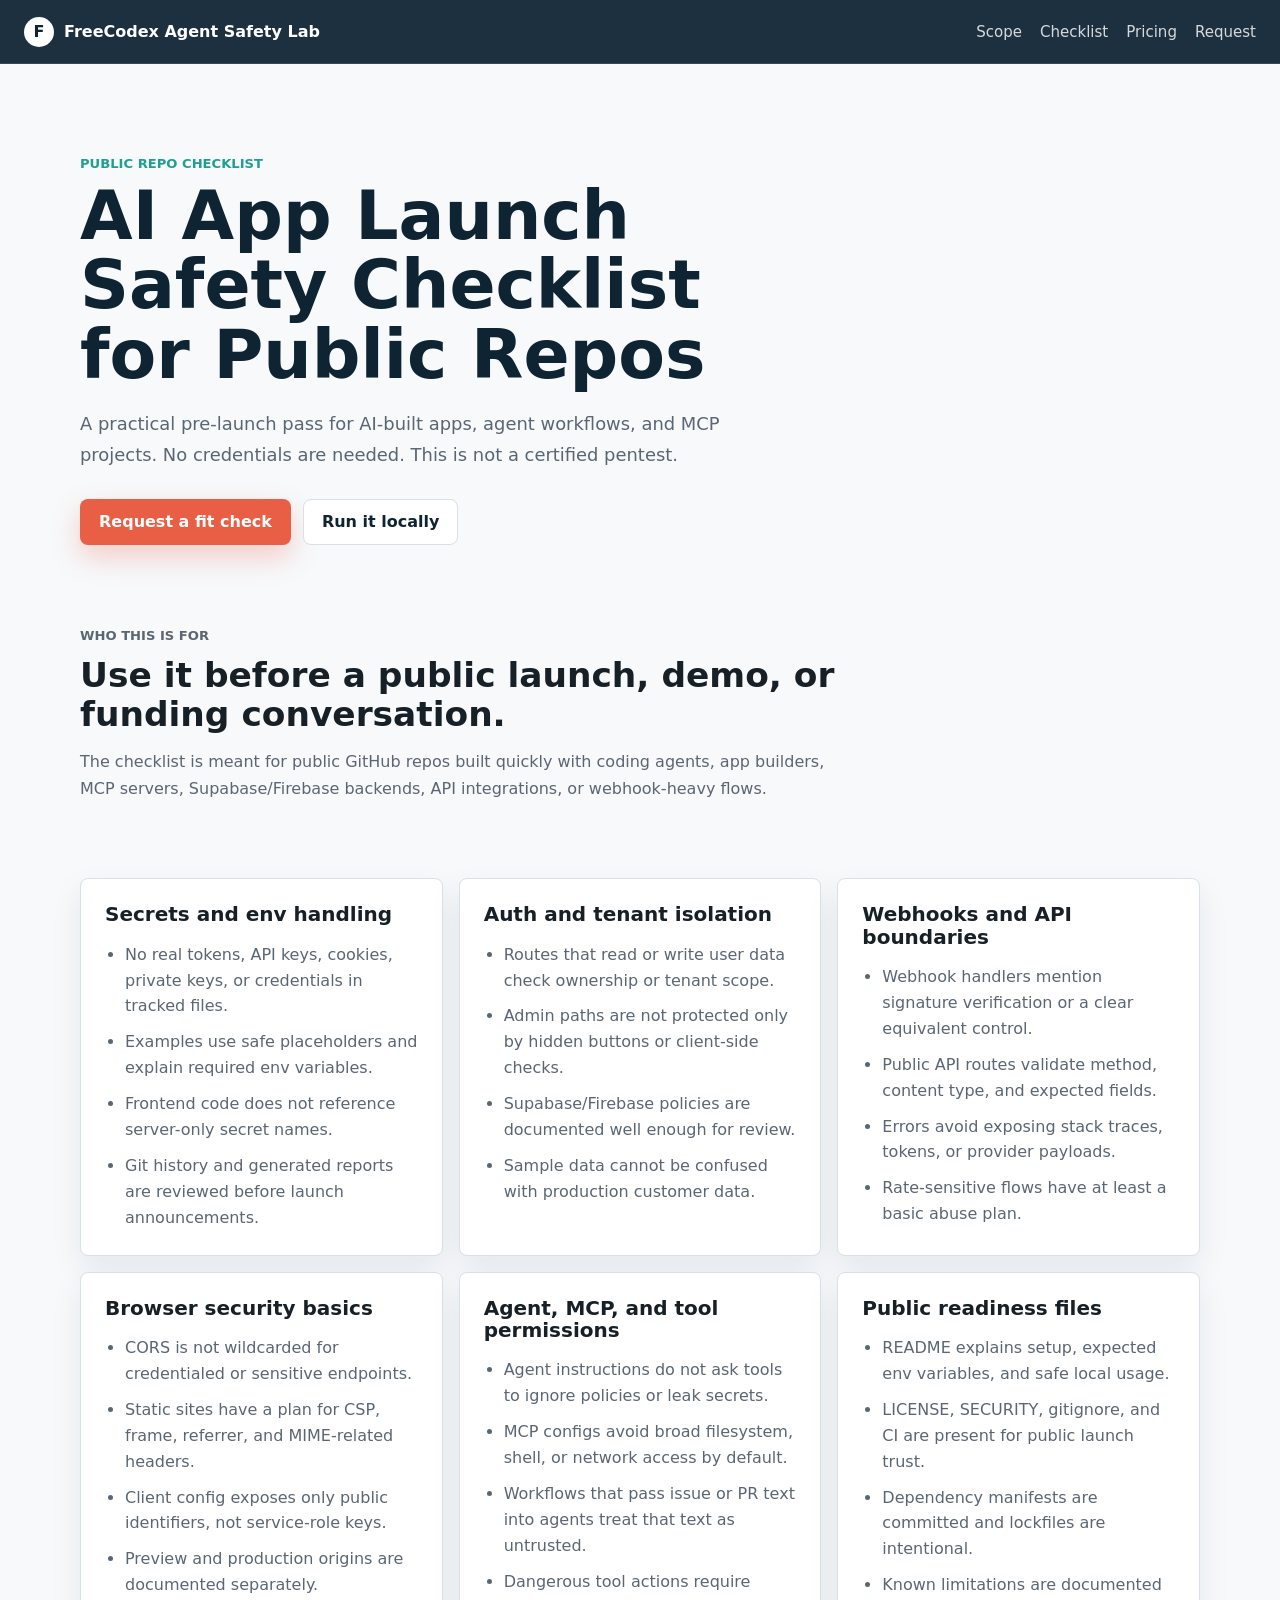
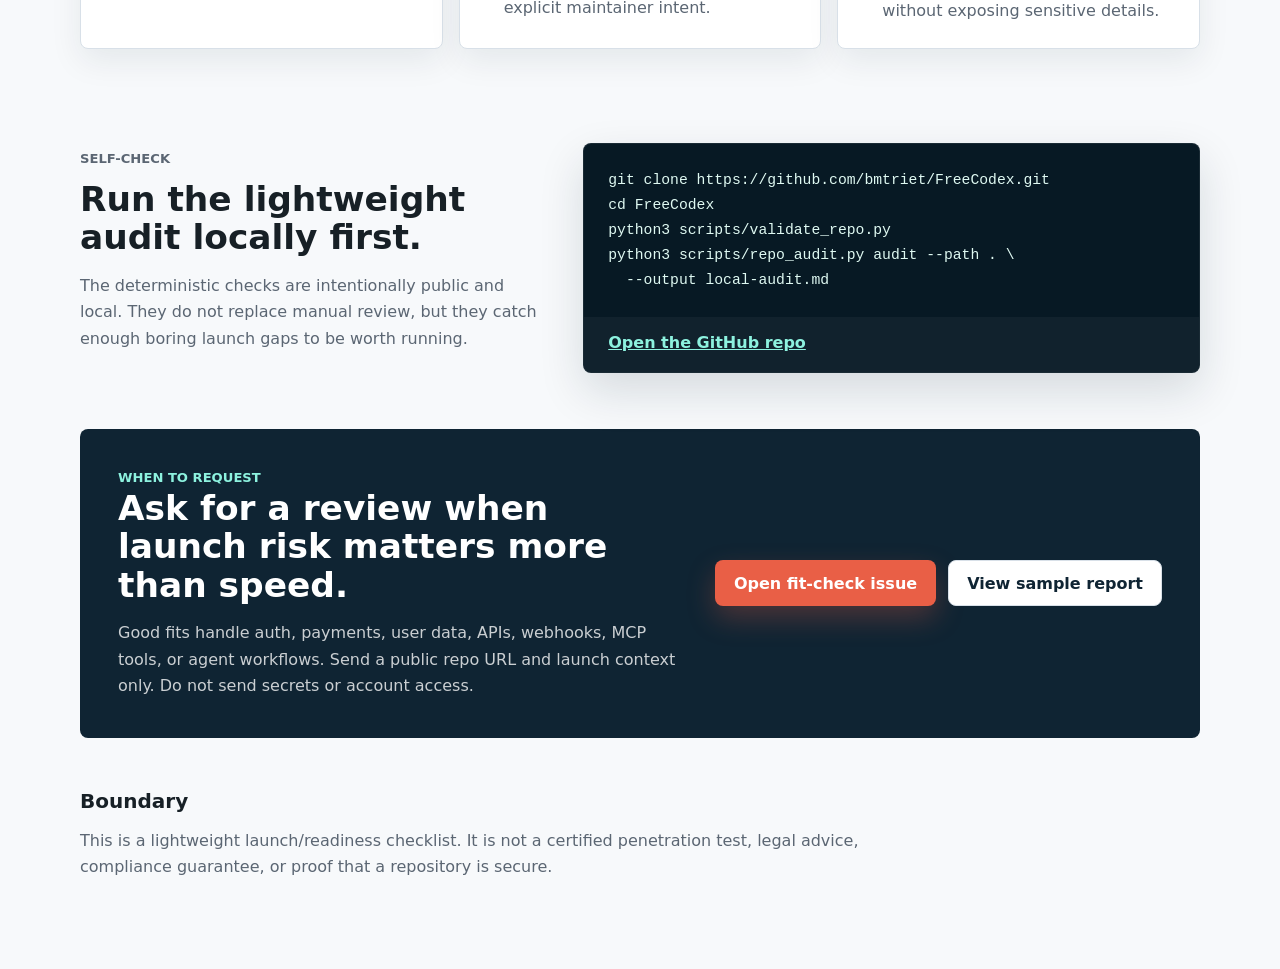
==== site/ai-app-launch-safety-checklist.html @ 7bb04e21 "Build acquisition funnel assets" ====
<!doctype html>
<html lang="en">
  <head>
    <meta charset="utf-8">
    <meta name="viewport" content="width=device-width, initial-scale=1">
    <meta name="description" content="A lightweight public-repo checklist for AI-built apps, agent workflows, and MCP projects before launch: secrets, env handling, auth, webhooks, CORS, CI, docs, and agent permissions.">
    <link rel="canonical" href="https://bmtriet.github.io/FreeCodex/ai-app-launch-safety-checklist.html">
    <meta property="og:title" content="AI App Launch Safety Checklist for Public Repos">
    <meta property="og:description" content="Practical public-repo checks before launching AI-built apps, agent workflows, and MCP projects.">
    <meta property="og:type" content="article">
    <meta property="og:url" content="https://bmtriet.github.io/FreeCodex/ai-app-launch-safety-checklist.html">
    <meta property="og:image" content="https://bmtriet.github.io/FreeCodex/assets/audit-workbench.svg">
    <title>AI App Launch Safety Checklist for Public Repos</title>
    <link rel="icon" href="favicon.svg" type="image/svg+xml">
    <link rel="stylesheet" href="styles.css">
  </head>
  <body>
    <header class="topbar" aria-label="Site header">
      <a class="brand" href="index.html" aria-label="FreeCodex home">
        <span class="brand-mark" aria-hidden="true">F</span>
        <span>FreeCodex Agent Safety Lab</span>
      </a>
      <nav class="nav" aria-label="Primary navigation">
        <a href="index.html#scope">Scope</a>
        <a href="ai-app-launch-safety-checklist.html">Checklist</a>
        <a href="index.html#pricing">Pricing</a>
        <a href="index.html#request">Request</a>
      </nav>
    </header>

    <main>
      <section class="page-hero" aria-labelledby="checklist-title">
        <p class="eyebrow">Public repo checklist</p>
        <h1 id="checklist-title">AI App Launch Safety Checklist for Public Repos</h1>
        <p class="lede">
          A practical pre-launch pass for AI-built apps, agent workflows, and MCP projects.
          No credentials are needed. This is not a certified pentest.
        </p>
        <div class="actions" aria-label="Checklist actions">
          <a class="button button-primary" href="https://github.com/bmtriet/FreeCodex/issues/new?template=audit-fit-check.yml">Request a fit check</a>
          <a class="button button-secondary" href="https://github.com/bmtriet/FreeCodex">Run it locally</a>
        </div>
      </section>

      <section class="section checklist-intro" aria-labelledby="who-title">
        <div class="section-heading">
          <p class="eyebrow">Who this is for</p>
          <h2 id="who-title">Use it before a public launch, demo, or funding conversation.</h2>
          <p>
            The checklist is meant for public GitHub repos built quickly with coding agents,
            app builders, MCP servers, Supabase/Firebase backends, API integrations, or webhook-heavy flows.
          </p>
        </div>
      </section>

      <section class="section checklist-grid" aria-label="Launch safety checklist">
        <article class="checklist-card">
          <h2>Secrets and env handling</h2>
          <ul>
            <li>No real tokens, API keys, cookies, private keys, or credentials in tracked files.</li>
            <li>Examples use safe placeholders and explain required env variables.</li>
            <li>Frontend code does not reference server-only secret names.</li>
            <li>Git history and generated reports are reviewed before launch announcements.</li>
          </ul>
        </article>

        <article class="checklist-card">
          <h2>Auth and tenant isolation</h2>
          <ul>
            <li>Routes that read or write user data check ownership or tenant scope.</li>
            <li>Admin paths are not protected only by hidden buttons or client-side checks.</li>
            <li>Supabase/Firebase policies are documented well enough for review.</li>
            <li>Sample data cannot be confused with production customer data.</li>
          </ul>
        </article>

        <article class="checklist-card">
          <h2>Webhooks and API boundaries</h2>
          <ul>
            <li>Webhook handlers mention signature verification or a clear equivalent control.</li>
            <li>Public API routes validate method, content type, and expected fields.</li>
            <li>Errors avoid exposing stack traces, tokens, or provider payloads.</li>
            <li>Rate-sensitive flows have at least a basic abuse plan.</li>
          </ul>
        </article>

        <article class="checklist-card">
          <h2>Browser security basics</h2>
          <ul>
            <li>CORS is not wildcarded for credentialed or sensitive endpoints.</li>
            <li>Static sites have a plan for CSP, frame, referrer, and MIME-related headers.</li>
            <li>Client config exposes only public identifiers, not service-role keys.</li>
            <li>Preview and production origins are documented separately.</li>
          </ul>
        </article>

        <article class="checklist-card">
          <h2>Agent, MCP, and tool permissions</h2>
          <ul>
            <li>Agent instructions do not ask tools to ignore policies or leak secrets.</li>
            <li>MCP configs avoid broad filesystem, shell, or network access by default.</li>
            <li>Workflows that pass issue or PR text into agents treat that text as untrusted.</li>
            <li>Dangerous tool actions require explicit maintainer intent.</li>
          </ul>
        </article>

        <article class="checklist-card">
          <h2>Public readiness files</h2>
          <ul>
            <li>README explains setup, expected env variables, and safe local usage.</li>
            <li>LICENSE, SECURITY, gitignore, and CI are present for public launch trust.</li>
            <li>Dependency manifests are committed and lockfiles are intentional.</li>
            <li>Known limitations are documented without exposing sensitive details.</li>
          </ul>
        </article>
      </section>

      <section class="split-section use-section" aria-labelledby="self-check-title">
        <div>
          <p class="eyebrow">Self-check</p>
          <h2 id="self-check-title">Run the lightweight audit locally first.</h2>
          <p>
            The deterministic checks are intentionally public and local. They do not replace
            manual review, but they catch enough boring launch gaps to be worth running.
          </p>
        </div>
        <div class="code-card" aria-label="Local audit commands">
          <pre><code>git clone https://github.com/bmtriet/FreeCodex.git
cd FreeCodex
python3 scripts/validate_repo.py
python3 scripts/repo_audit.py audit --path . \
  --output local-audit.md</code></pre>
          <a class="text-link" href="https://github.com/bmtriet/FreeCodex">Open the GitHub repo</a>
        </div>
      </section>

      <section class="request" aria-labelledby="request-title">
        <div>
          <p class="eyebrow">When to request</p>
          <h2 id="request-title">Ask for a review when launch risk matters more than speed.</h2>
          <p>
            Good fits handle auth, payments, user data, APIs, webhooks, MCP tools, or agent workflows.
            Send a public repo URL and launch context only. Do not send secrets or account access.
          </p>
        </div>
        <div class="request-actions">
          <a class="button button-primary" href="https://github.com/bmtriet/FreeCodex/issues/new?template=audit-fit-check.yml">Open fit-check issue</a>
          <a class="button button-secondary" href="https://github.com/bmtriet/FreeCodex/blob/main/reports/samples/vibe-agent-demo-audit.md">View sample report</a>
        </div>
      </section>

      <section class="disclaimer" aria-labelledby="boundary-title">
        <h2 id="boundary-title">Boundary</h2>
        <p>
          This is a lightweight launch/readiness checklist. It is not a certified penetration
          test, legal advice, compliance guarantee, or proof that a repository is secure.
        </p>
      </section>
    </main>
  </body>
</html>
---- site/styles.css ----
:root {
  color-scheme: light;
  --ink: #172026;
  --muted: #5b6673;
  --paper: #f7f9fb;
  --surface: #ffffff;
  --line: #d8e0e8;
  --teal: #1f9f91;
  --teal-dark: #12776e;
  --coral: #e95f46;
  --amber: #c98712;
  --navy: #0f2433;
  --shadow: 0 18px 46px rgba(15, 36, 51, 0.14);
  --radius: 8px;
  --max: 1120px;
}

* {
  box-sizing: border-box;
}

html {
  scroll-behavior: smooth;
  scroll-padding-top: 84px;
}

body {
  margin: 0;
  font-family: Inter, ui-sans-serif, system-ui, -apple-system, BlinkMacSystemFont, "Segoe UI", sans-serif;
  color: var(--ink);
  background: var(--paper);
}

a {
  color: inherit;
}

.topbar {
  position: sticky;
  top: 0;
  z-index: 10;
  display: flex;
  align-items: center;
  justify-content: space-between;
  gap: 1rem;
  min-height: 64px;
  padding: 0 24px;
  color: #ffffff;
  background: rgba(15, 36, 51, 0.94);
  border-bottom: 1px solid rgba(255, 255, 255, 0.12);
  backdrop-filter: blur(14px);
}

.brand,
.nav {
  display: flex;
  align-items: center;
}

.brand {
  gap: 10px;
  font-weight: 760;
  text-decoration: none;
}

.brand-mark {
  display: inline-grid;
  place-items: center;
  width: 30px;
  height: 30px;
  color: var(--navy);
  background: #ffffff;
  border-radius: 50%;
}

.nav {
  gap: 18px;
  font-size: 0.94rem;
}

.nav a {
  color: rgba(255, 255, 255, 0.82);
  text-decoration: none;
}

.nav a:hover {
  color: #ffffff;
}

a:focus-visible,
.button:focus-visible {
  outline: 3px solid #f2b84b;
  outline-offset: 4px;
}

.hero {
  min-height: 74vh;
  display: flex;
  align-items: center;
  padding: 96px 24px 88px;
  color: #ffffff;
  background-image:
    linear-gradient(90deg, rgba(15, 36, 51, 0.92), rgba(15, 36, 51, 0.68), rgba(15, 36, 51, 0.28)),
    url("assets/audit-workbench.svg");
  background-position: center;
  background-size: cover;
}

.hero-copy,
.section,
.split-section,
.request,
.disclaimer,
.proof-strip {
  width: min(calc(100% - 48px), var(--max));
  margin: 0 auto;
}

.hero-copy {
  margin-left: max(24px, calc((100vw - var(--max)) / 2));
  max-width: 690px;
}

.eyebrow {
  margin: 0 0 10px;
  color: var(--teal);
  font-size: 0.82rem;
  font-weight: 760;
  letter-spacing: 0;
  text-transform: uppercase;
}

.hero .eyebrow {
  color: #8df2df;
}

h1,
h2,
h3,
p {
  margin-top: 0;
}

h1 {
  margin-bottom: 20px;
  font-size: 4.25rem;
  line-height: 1.02;
  max-width: 680px;
}

h2 {
  margin-bottom: 16px;
  font-size: 2.15rem;
  line-height: 1.12;
}

h3 {
  margin-bottom: 10px;
  font-size: 1.08rem;
}

.lede {
  max-width: 640px;
  margin-bottom: 28px;
  color: rgba(255, 255, 255, 0.86);
  font-size: 1.12rem;
  line-height: 1.72;
}

.actions,
.request-actions {
  display: flex;
  flex-wrap: wrap;
  gap: 12px;
}

.button {
  display: inline-flex;
  align-items: center;
  justify-content: center;
  gap: 9px;
  min-height: 46px;
  padding: 0 18px;
  border: 1px solid transparent;
  border-radius: var(--radius);
  font-weight: 760;
  text-decoration: none;
  white-space: nowrap;
}

.button-primary {
  color: #ffffff;
  background: var(--coral);
  box-shadow: 0 12px 28px rgba(233, 95, 70, 0.28);
}

.button-secondary {
  color: #ffffff;
  border-color: rgba(255, 255, 255, 0.36);
  background: rgba(255, 255, 255, 0.1);
}

.request .button-secondary {
  color: var(--navy);
  border-color: var(--line);
  background: #ffffff;
}

.proof-strip {
  transform: translateY(-34px);
  display: grid;
  grid-template-columns: repeat(3, 1fr);
  overflow: hidden;
  background: var(--surface);
  border: 1px solid var(--line);
  border-radius: var(--radius);
  box-shadow: var(--shadow);
}

.proof-strip div {
  padding: 22px 24px;
  border-right: 1px solid var(--line);
}

.proof-strip div:last-child {
  border-right: 0;
}

.proof-strip strong,
.proof-strip span {
  display: block;
}

.proof-strip strong {
  margin-bottom: 5px;
  font-size: 1.25rem;
}

.proof-strip span,
.feature p,
.price p,
.request p,
.disclaimer p,
.report-note {
  color: var(--muted);
  line-height: 1.65;
}

.section,
.split-section,
.request,
.disclaimer {
  scroll-margin-top: 84px;
  padding: 56px 0;
}

.section-heading {
  max-width: 760px;
  margin-bottom: 28px;
}

.feature-grid,
.price-grid,
.proof-grid,
.resource-grid,
.checklist-grid {
  display: grid;
  gap: 16px;
}

.feature-grid {
  grid-template-columns: repeat(5, 1fr);
}

.feature,
.price,
.report-preview,
.resource-grid a,
.checklist-card {
  background: var(--surface);
  border: 1px solid var(--line);
  border-radius: var(--radius);
  box-shadow: 0 12px 32px rgba(15, 36, 51, 0.08);
}

.feature {
  min-height: 204px;
  padding: 22px;
}

.feature:nth-child(1) {
  border-top: 4px solid var(--coral);
}

.feature:nth-child(2) {
  border-top: 4px solid var(--teal);
}

.feature:nth-child(3) {
  border-top: 4px solid var(--amber);
}

.feature:nth-child(4) {
  border-top: 4px solid #6f7f8d;
}

.feature:nth-child(5) {
  border-top: 4px solid var(--navy);
}

.signal {
  padding-top: 18px;
}

.signal .section-heading p:last-child,
.use-section p,
.resources .section-heading p,
.checklist-intro .section-heading p {
  max-width: 760px;
  color: var(--muted);
  line-height: 1.65;
}

.signal-list {
  display: grid;
  grid-template-columns: repeat(4, 1fr);
  gap: 12px;
}

.signal-list a,
.text-link {
  color: var(--teal-dark);
  font-weight: 760;
}

.signal-list a {
  display: flex;
  min-height: 82px;
  align-items: center;
  padding: 18px;
  text-decoration: none;
  background: #ffffff;
  border: 1px solid var(--line);
  border-radius: var(--radius);
  box-shadow: 0 10px 24px rgba(15, 36, 51, 0.07);
}

.signal-list a:hover,
.text-link:hover {
  color: var(--navy);
}

.use-section {
  padding-top: 38px;
}

.resources {
  padding-top: 32px;
}

.resource-grid {
  grid-template-columns: repeat(4, 1fr);
}

.resource-grid a {
  display: block;
  min-height: 148px;
  padding: 22px;
  text-decoration: none;
}

.resource-grid a:hover {
  border-color: var(--teal);
}

.resource-grid strong,
.resource-grid span {
  display: block;
}

.resource-grid strong {
  margin-bottom: 8px;
  color: var(--navy);
  font-size: 1.04rem;
}

.resource-grid span,
.checklist-card li {
  color: var(--muted);
  line-height: 1.62;
}

.code-card {
  overflow: hidden;
  background: #071924;
  border: 1px solid rgba(255, 255, 255, 0.08);
  border-radius: var(--radius);
  box-shadow: var(--shadow);
}

.code-card pre {
  margin: 0;
  padding: 24px;
  overflow-x: auto;
}

.code-card code {
  color: #dff9f2;
  font-family: "SFMono-Regular", Consolas, "Liberation Mono", monospace;
  font-size: 0.92rem;
  line-height: 1.7;
}

.code-card .text-link {
  display: block;
  padding: 16px 24px 20px;
  color: #8df2df;
  background: rgba(255, 255, 255, 0.04);
}

.split-section {
  display: grid;
  grid-template-columns: 0.86fr 1.14fr;
  gap: 38px;
  align-items: center;
}

.report-preview {
  overflow: hidden;
}

.report-bar {
  display: flex;
  gap: 8px;
  padding: 18px;
  background: var(--navy);
}

.report-bar span {
  width: 11px;
  height: 11px;
  border-radius: 50%;
  background: #ffffff;
  opacity: 0.8;
}

.report-row {
  display: grid;
  grid-template-columns: 90px 1fr;
  gap: 16px;
  align-items: center;
  padding: 18px 22px;
  border-bottom: 1px solid var(--line);
}

.report-row b {
  display: inline-flex;
  justify-content: center;
  padding: 4px 8px;
  color: #ffffff;
  border-radius: 999px;
  font-size: 0.82rem;
}

.critical b {
  background: var(--coral);
}

.medium b {
  background: var(--amber);
}

.low b {
  background: var(--teal);
}

.report-note {
  padding: 20px 22px 24px;
}

.compact {
  padding-top: 72px;
}

.price-grid {
  grid-template-columns: repeat(3, 1fr);
}

.proof-grid {
  grid-template-columns: repeat(3, 1fr);
}

.proof-work .section-heading p:last-child,
.proof-item p {
  color: var(--muted);
  line-height: 1.65;
}

.proof-item {
  min-height: 188px;
  padding: 22px;
  background: var(--surface);
  border: 1px solid var(--line);
  border-radius: var(--radius);
  box-shadow: 0 12px 32px rgba(15, 36, 51, 0.08);
}

.proof-item code {
  font-family: "SFMono-Regular", Consolas, "Liberation Mono", monospace;
  font-size: 0.9em;
}

.price {
  padding: 24px;
}

.price.featured {
  border-color: var(--teal);
  box-shadow: 0 18px 42px rgba(31, 159, 145, 0.16);
}

.amount {
  margin-bottom: 10px;
  color: var(--navy);
  font-size: 2rem;
  font-weight: 800;
}

.payment-note {
  margin-top: 20px;
  color: var(--muted);
}

.payment-note a {
  color: var(--teal-dark);
  font-weight: 760;
}

.request {
  display: grid;
  grid-template-columns: 1fr auto;
  gap: 28px;
  align-items: center;
  margin-bottom: 52px;
  padding: 38px;
  color: #ffffff;
  background: var(--navy);
  border-radius: var(--radius);
}

.request p {
  max-width: 700px;
  margin-bottom: 0;
  color: rgba(255, 255, 255, 0.78);
}

.request-note {
  grid-column: 1 / -1;
  margin-top: -8px;
  font-size: 0.94rem;
}

.request .eyebrow {
  color: #8df2df;
}

.disclaimer {
  padding-top: 0;
  padding-bottom: 72px;
}

.disclaimer h2 {
  font-size: 1.25rem;
}

.disclaimer p {
  max-width: 820px;
}

.page-hero {
  width: min(calc(100% - 48px), var(--max));
  margin: 0 auto;
  padding: 92px 0 56px;
}

.page-hero h1 {
  color: var(--navy);
}

.page-hero .lede {
  color: var(--muted);
}

.page-hero .button-secondary {
  color: var(--navy);
  border-color: var(--line);
  background: #ffffff;
}

.checklist-intro {
  padding-top: 24px;
  padding-bottom: 24px;
}

.checklist-grid {
  grid-template-columns: repeat(3, 1fr);
  padding-top: 24px;
}

.checklist-card {
  min-height: 308px;
  padding: 24px;
}

.checklist-card h2 {
  font-size: 1.25rem;
}

.checklist-card ul {
  margin: 0;
  padding-left: 20px;
}

.checklist-card li + li {
  margin-top: 10px;
}

@media (max-width: 920px) {
  h1 {
    font-size: 3.2rem;
  }

  .feature-grid,
  .signal-list,
  .price-grid,
  .proof-grid,
  .resource-grid,
  .checklist-grid,
  .split-section,
  .request {
    grid-template-columns: 1fr 1fr;
  }

  .feature {
    min-height: auto;
  }

  .split-section,
  .request {
    grid-template-columns: 1fr;
  }

  .request-actions {
    justify-content: flex-start;
  }
}

@media (max-width: 640px) {
  .topbar {
    position: static;
    align-items: flex-start;
    flex-direction: column;
    padding: 16px 18px;
  }

  .nav {
    width: 100%;
    flex-wrap: wrap;
    justify-content: flex-start;
    gap: 14px;
  }

  .hero {
    min-height: 70vh;
    padding: 64px 18px 78px;
    background-image:
      linear-gradient(90deg, rgba(15, 36, 51, 0.98), rgba(15, 36, 51, 0.94), rgba(15, 36, 51, 0.9)),
      url("assets/audit-workbench.svg");
    background-position: 58% center;
  }

  .hero-copy,
  .section,
  .split-section,
  .request,
  .disclaimer,
  .proof-strip {
    width: calc(100% - 36px);
  }

  .hero-copy {
    margin-left: auto;
    margin-right: auto;
  }

  h1 {
    font-size: 2.45rem;
  }

  h2 {
    font-size: 1.7rem;
  }

  .button {
    width: 100%;
  }

  .proof-strip {
    transform: translateY(-24px);
    grid-template-columns: 1fr;
  }

  .feature-grid,
  .signal-list,
  .price-grid,
  .proof-grid,
  .resource-grid,
  .checklist-grid {
    grid-template-columns: 1fr;
  }

  .proof-strip div {
    border-right: 0;
    border-bottom: 1px solid var(--line);
  }

  .proof-strip div:last-child {
    border-bottom: 0;
  }

  .report-row {
    grid-template-columns: 1fr;
    gap: 8px;
  }

  .request {
    padding: 28px 22px;
  }
}
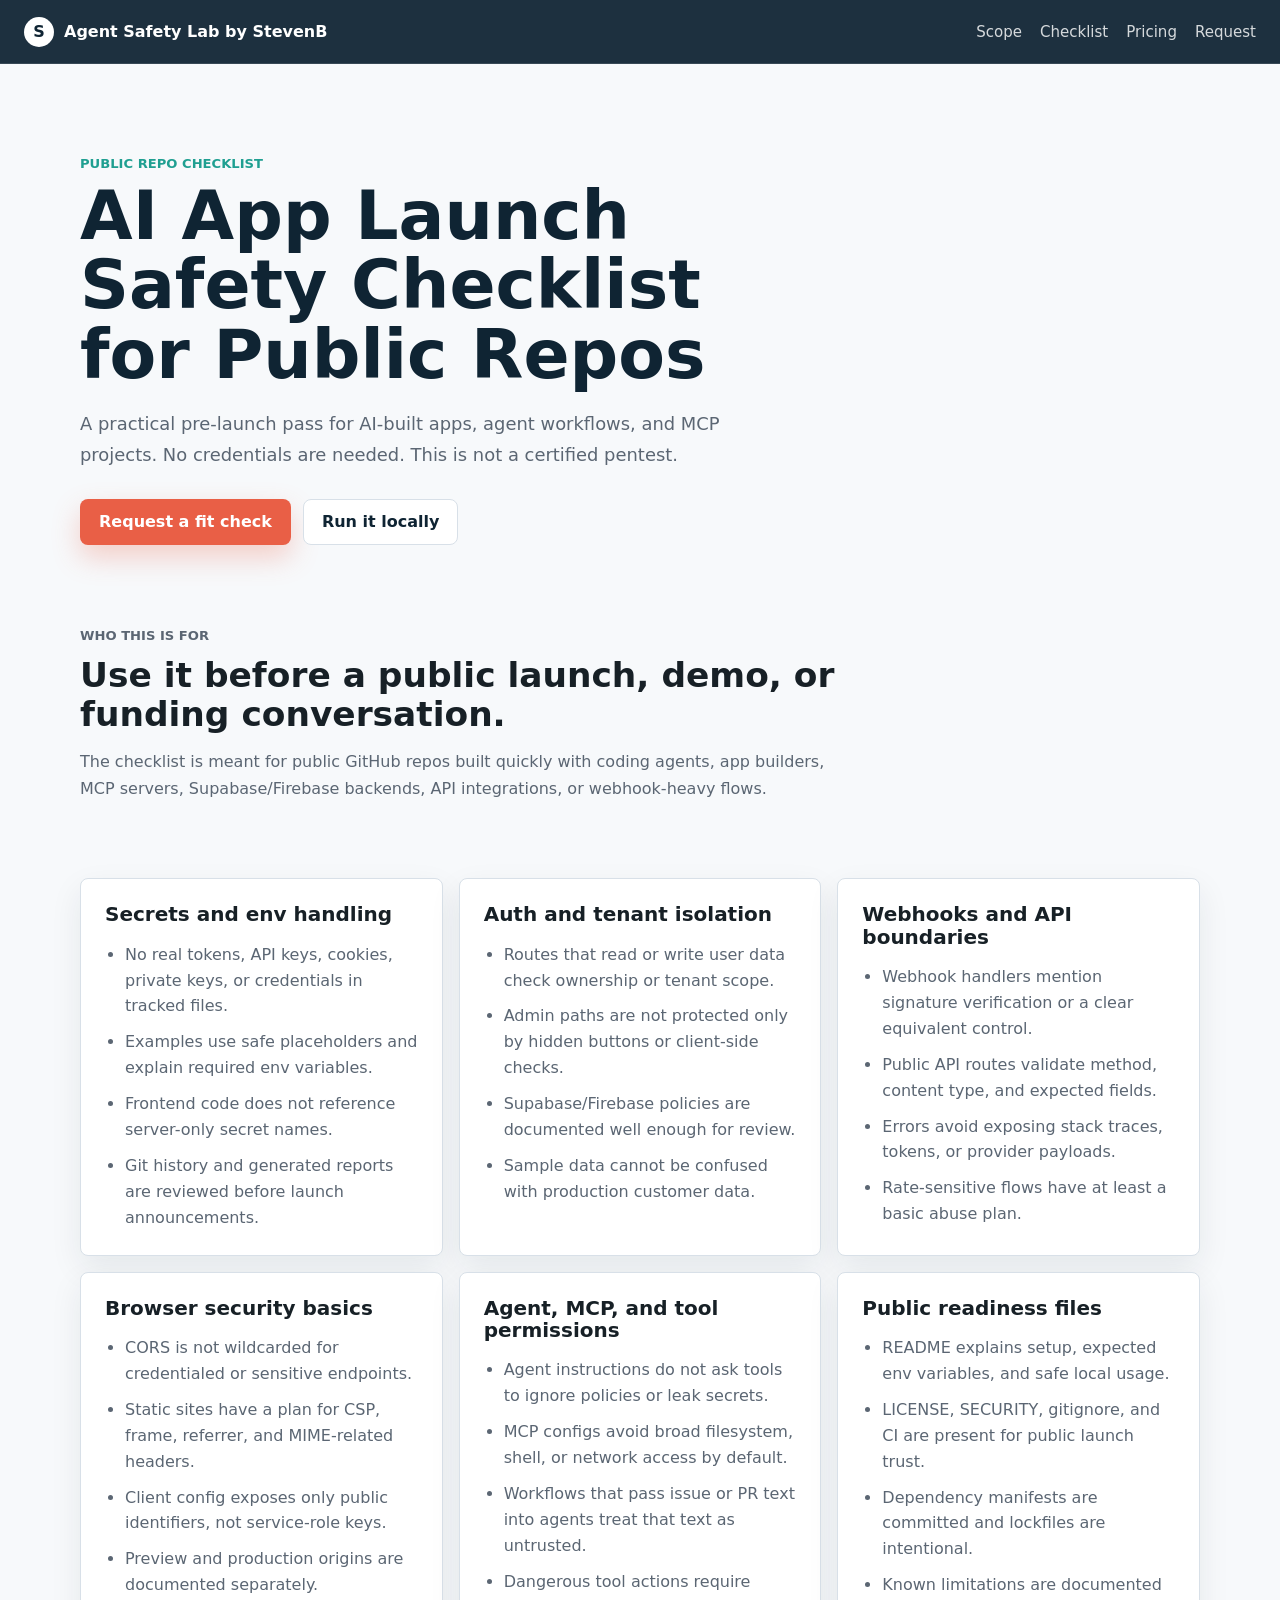
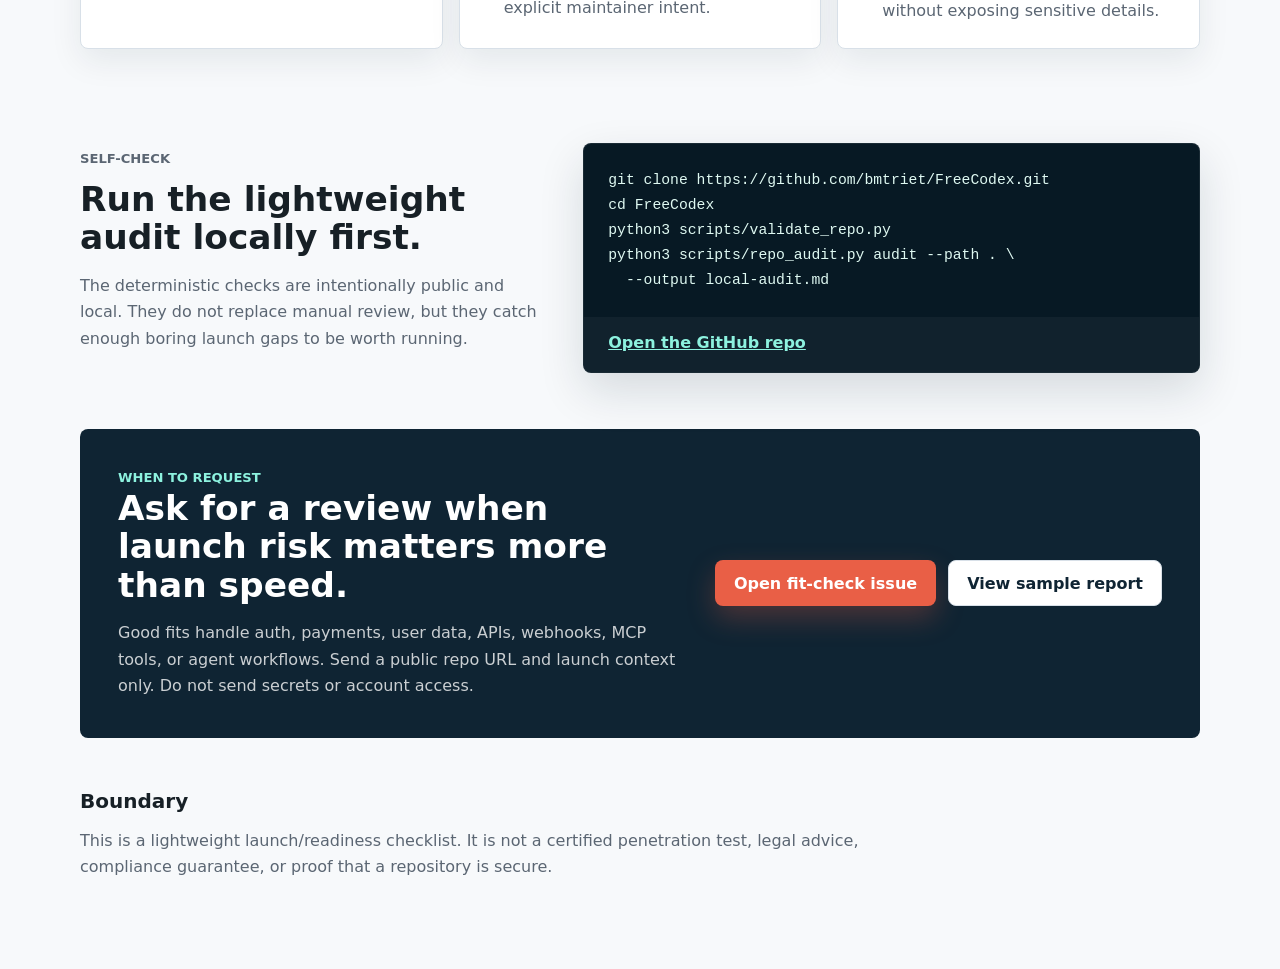
==== commit 168d181d: "Rebrand public service as StevenB lab" ====
--- a/site/ai-app-launch-safety-checklist.html
+++ b/site/ai-app-launch-safety-checklist.html
@@ -16,9 +16,9 @@
   </head>
   <body>
     <header class="topbar" aria-label="Site header">
-      <a class="brand" href="index.html" aria-label="FreeCodex home">
-        <span class="brand-mark" aria-hidden="true">F</span>
-        <span>FreeCodex Agent Safety Lab</span>
+      <a class="brand" href="index.html" aria-label="Agent Safety Lab home">
+        <span class="brand-mark" aria-hidden="true">S</span>
+        <span>Agent Safety Lab by StevenB</span>
       </a>
       <nav class="nav" aria-label="Primary navigation">
         <a href="index.html#scope">Scope</a>
--- a/site/styles.css
+++ b/site/styles.css
@@ -159,12 +159,24 @@
   font-size: 1.08rem;
 }
 
-.lede {
+.lede,
+.operator-note {
   max-width: 640px;
   margin-bottom: 28px;
   color: rgba(255, 255, 255, 0.86);
   font-size: 1.12rem;
   line-height: 1.72;
+}
+
+.operator-note {
+  margin-top: -12px;
+  color: rgba(255, 255, 255, 0.72);
+  font-size: 0.96rem;
+}
+
+.operator-note code {
+  font-family: "SFMono-Regular", Consolas, "Liberation Mono", monospace;
+  font-size: 0.92em;
 }
 
 .actions,
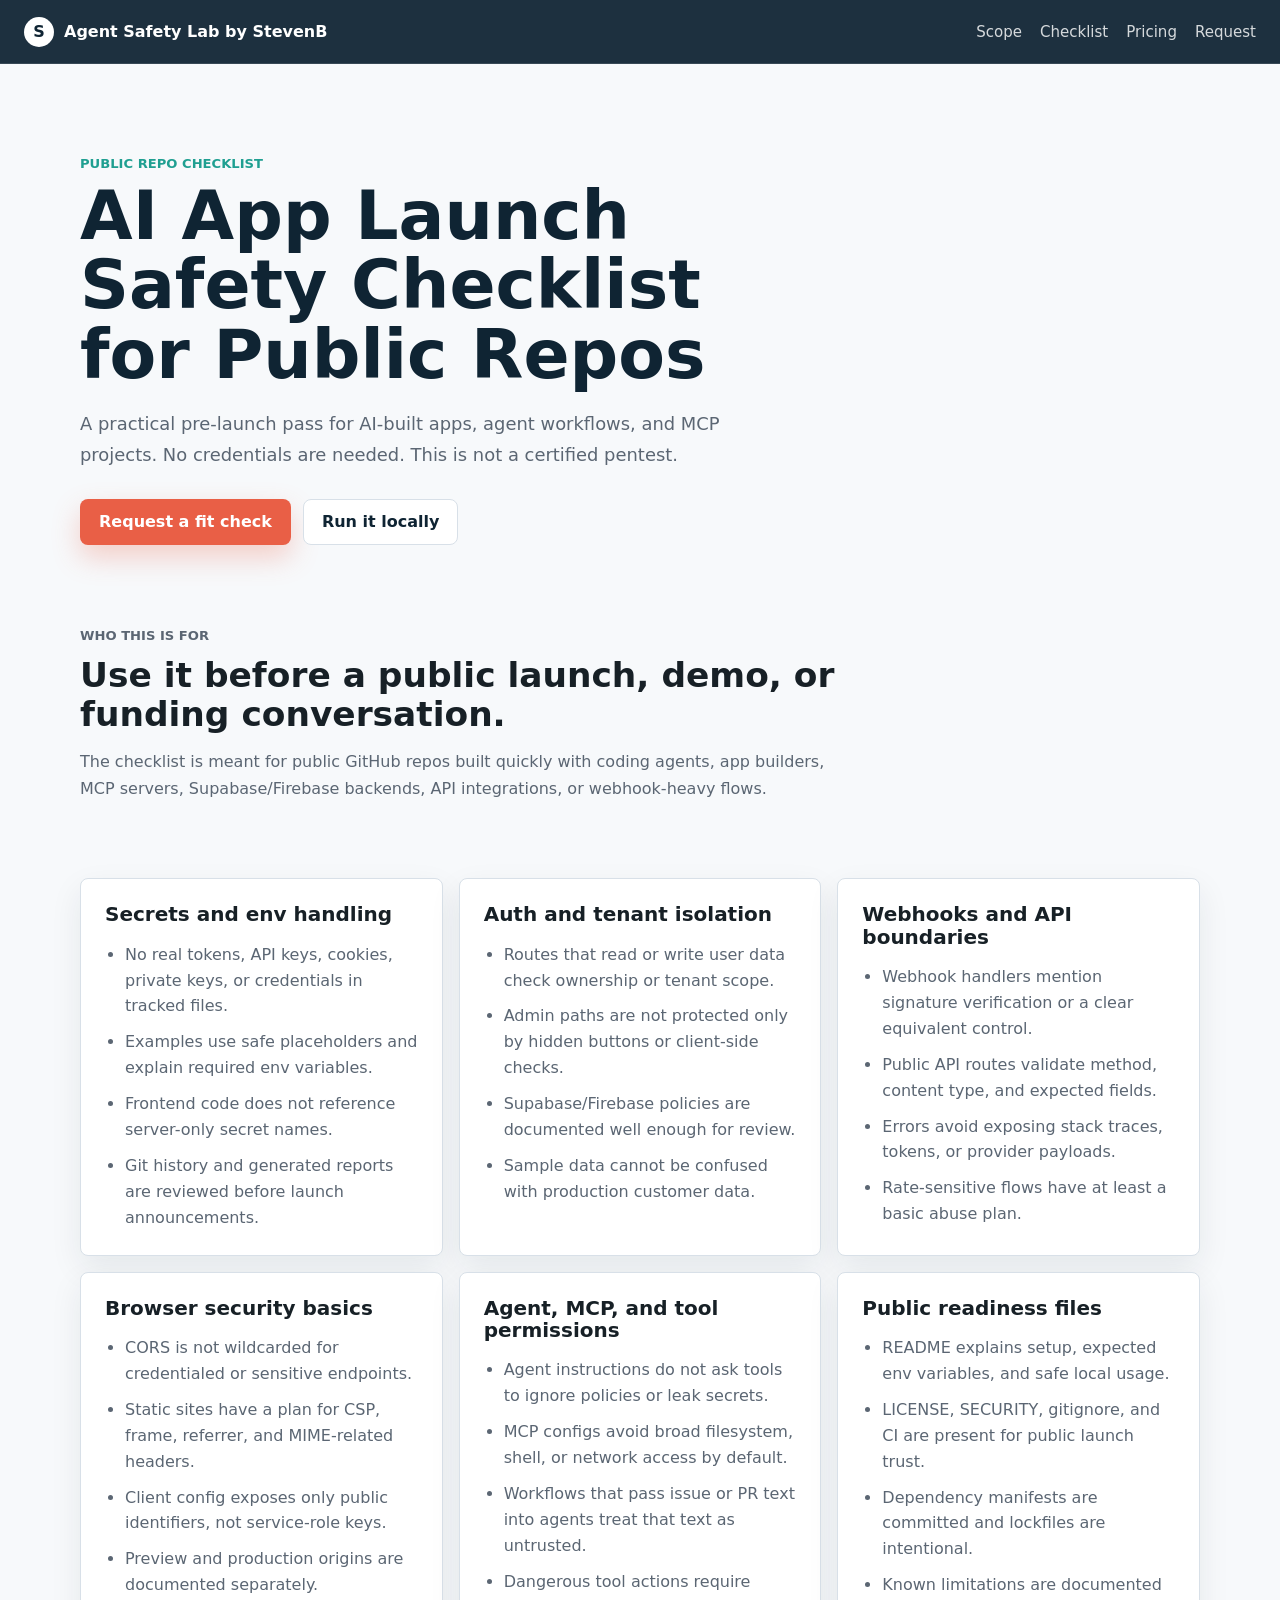
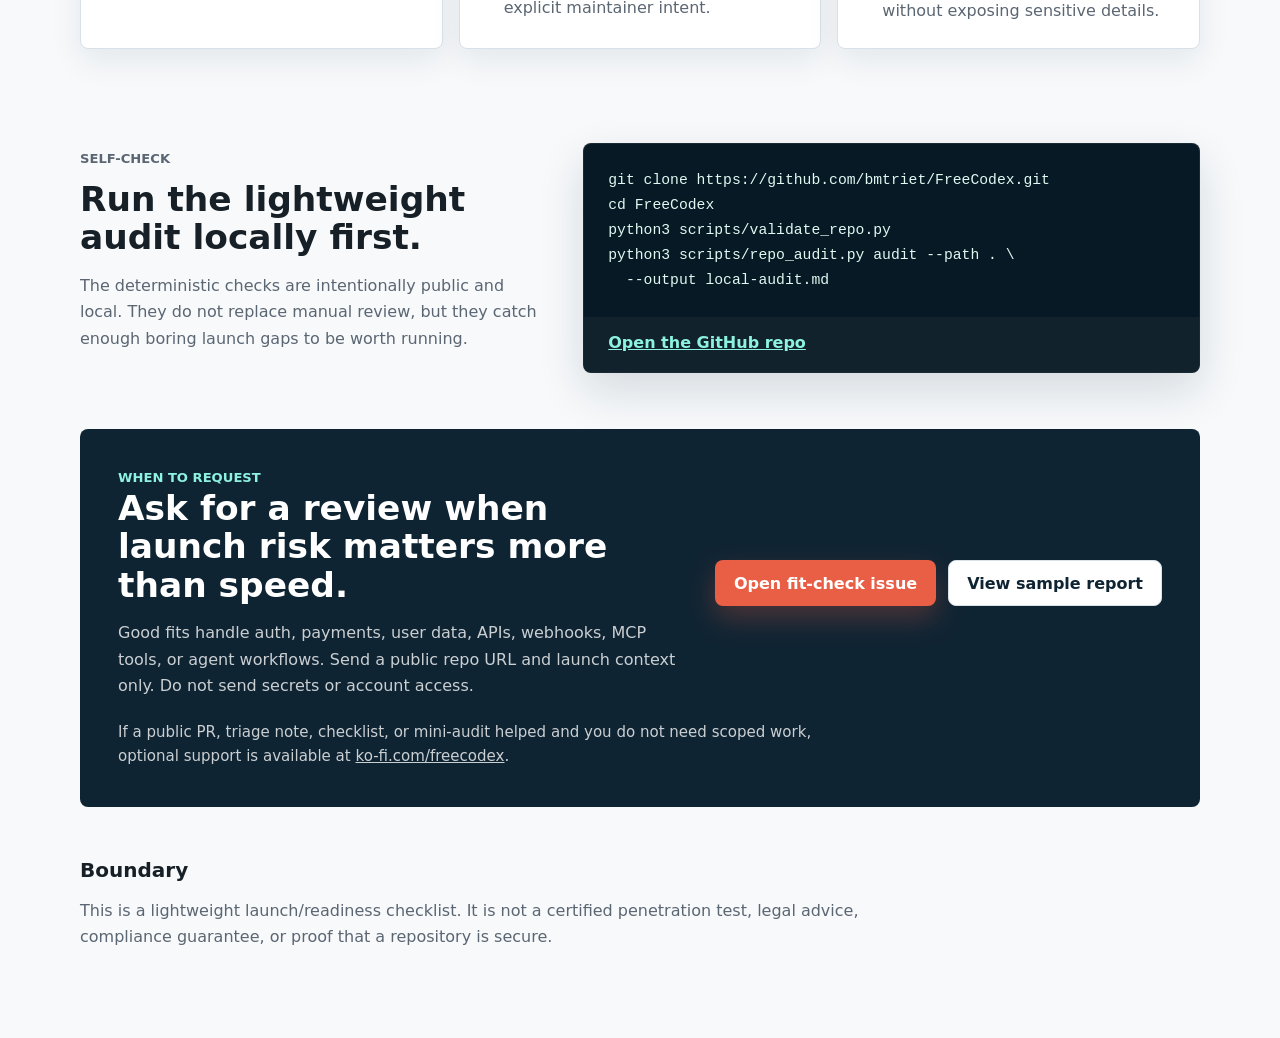
==== commit 757a3f73: "Expose donation path on owned surfaces" ====
--- a/site/ai-app-launch-safety-checklist.html
+++ b/site/ai-app-launch-safety-checklist.html
@@ -147,6 +147,10 @@
           <a class="button button-primary" href="https://github.com/bmtriet/FreeCodex/issues/new?template=audit-fit-check.yml">Open fit-check issue</a>
           <a class="button button-secondary" href="https://github.com/bmtriet/FreeCodex/blob/main/reports/samples/vibe-agent-demo-audit.md">View sample report</a>
         </div>
+        <p class="request-note">
+          If a public PR, triage note, checklist, or mini-audit helped and you do not need scoped work,
+          optional support is available at <a href="https://ko-fi.com/freecodex">ko-fi.com/freecodex</a>.
+        </p>
       </section>
 
       <section class="disclaimer" aria-labelledby="boundary-title">
--- a/site/styles.css
+++ b/site/styles.css
@@ -495,7 +495,7 @@
 }
 
 .price-grid {
-  grid-template-columns: repeat(3, 1fr);
+  grid-template-columns: repeat(auto-fit, minmax(190px, 1fr));
 }
 
 .proof-grid {
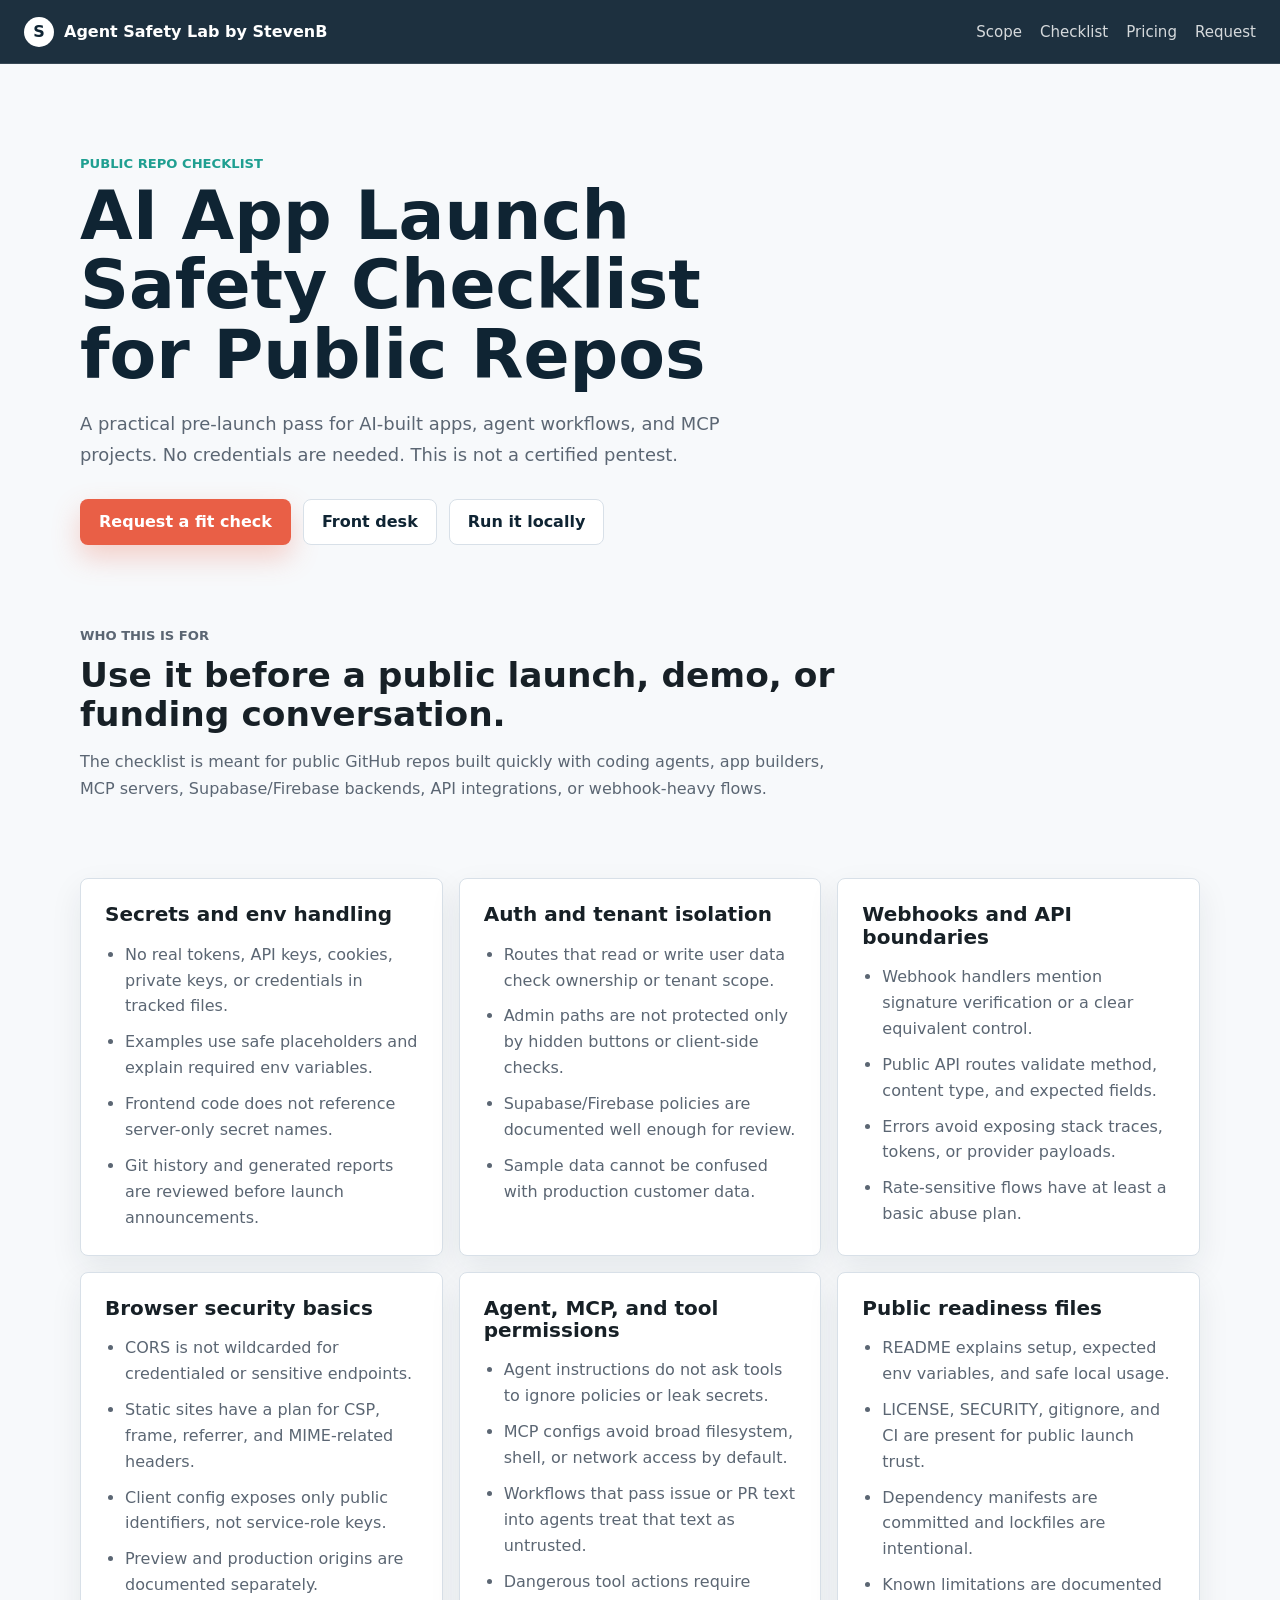
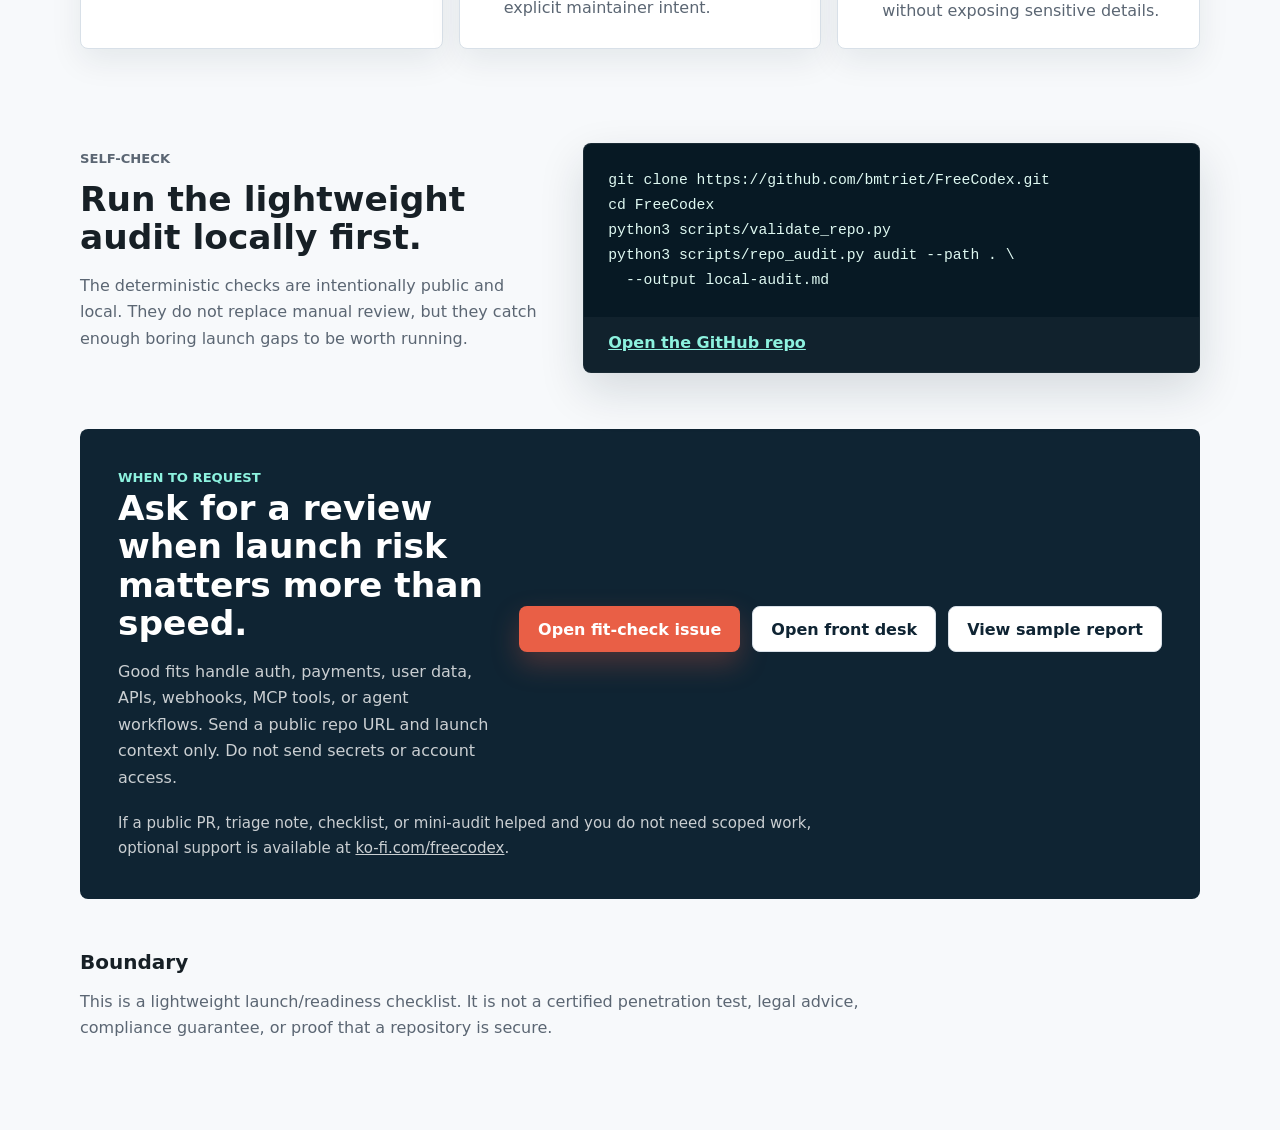
==== commit 323a6b3c: "Expose front desk issue" ====
--- a/site/ai-app-launch-safety-checklist.html
+++ b/site/ai-app-launch-safety-checklist.html
@@ -38,6 +38,7 @@
         </p>
         <div class="actions" aria-label="Checklist actions">
           <a class="button button-primary" href="https://github.com/bmtriet/FreeCodex/issues/new?template=audit-fit-check.yml">Request a fit check</a>
+          <a class="button button-secondary" href="https://github.com/bmtriet/FreeCodex/issues/1">Front desk</a>
           <a class="button button-secondary" href="https://github.com/bmtriet/FreeCodex">Run it locally</a>
         </div>
       </section>
@@ -145,6 +146,7 @@
         </div>
         <div class="request-actions">
           <a class="button button-primary" href="https://github.com/bmtriet/FreeCodex/issues/new?template=audit-fit-check.yml">Open fit-check issue</a>
+          <a class="button button-secondary" href="https://github.com/bmtriet/FreeCodex/issues/1">Open front desk</a>
           <a class="button button-secondary" href="https://github.com/bmtriet/FreeCodex/blob/main/reports/samples/vibe-agent-demo-audit.md">View sample report</a>
         </div>
         <p class="request-note">
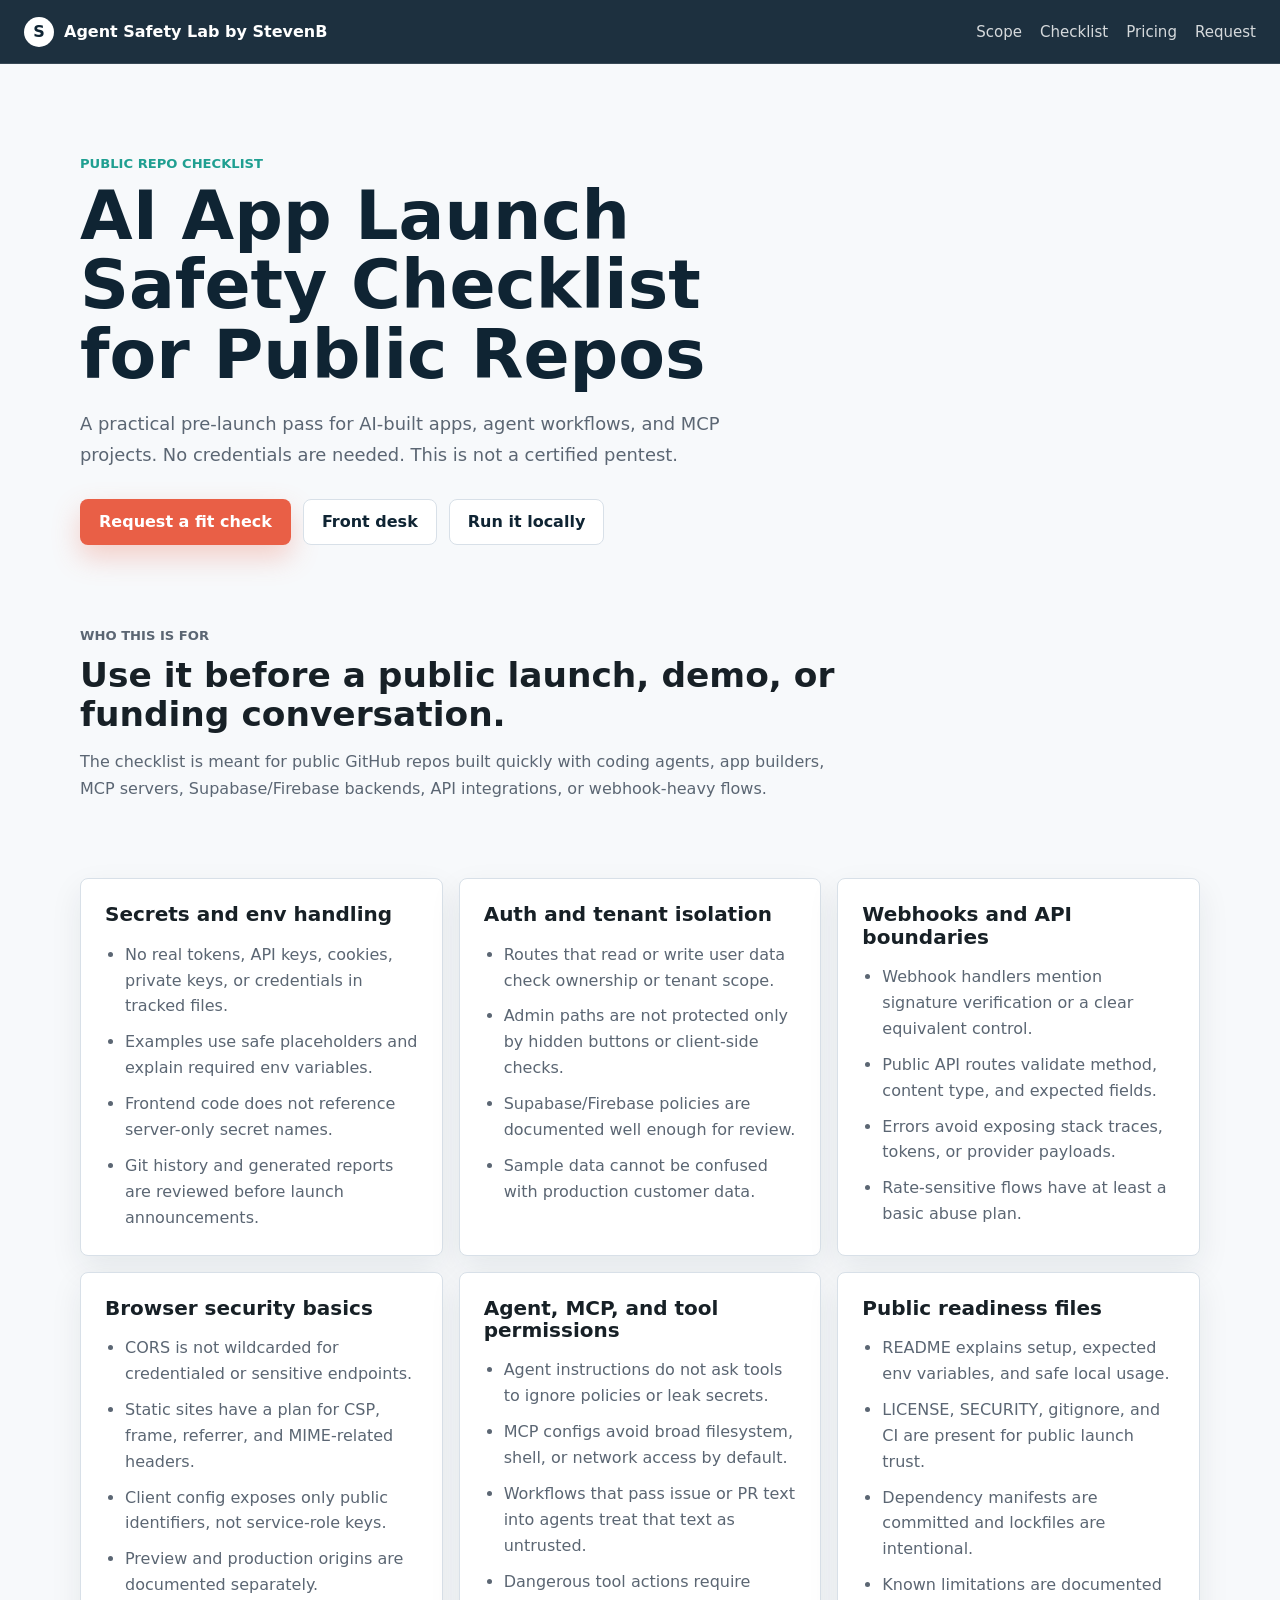
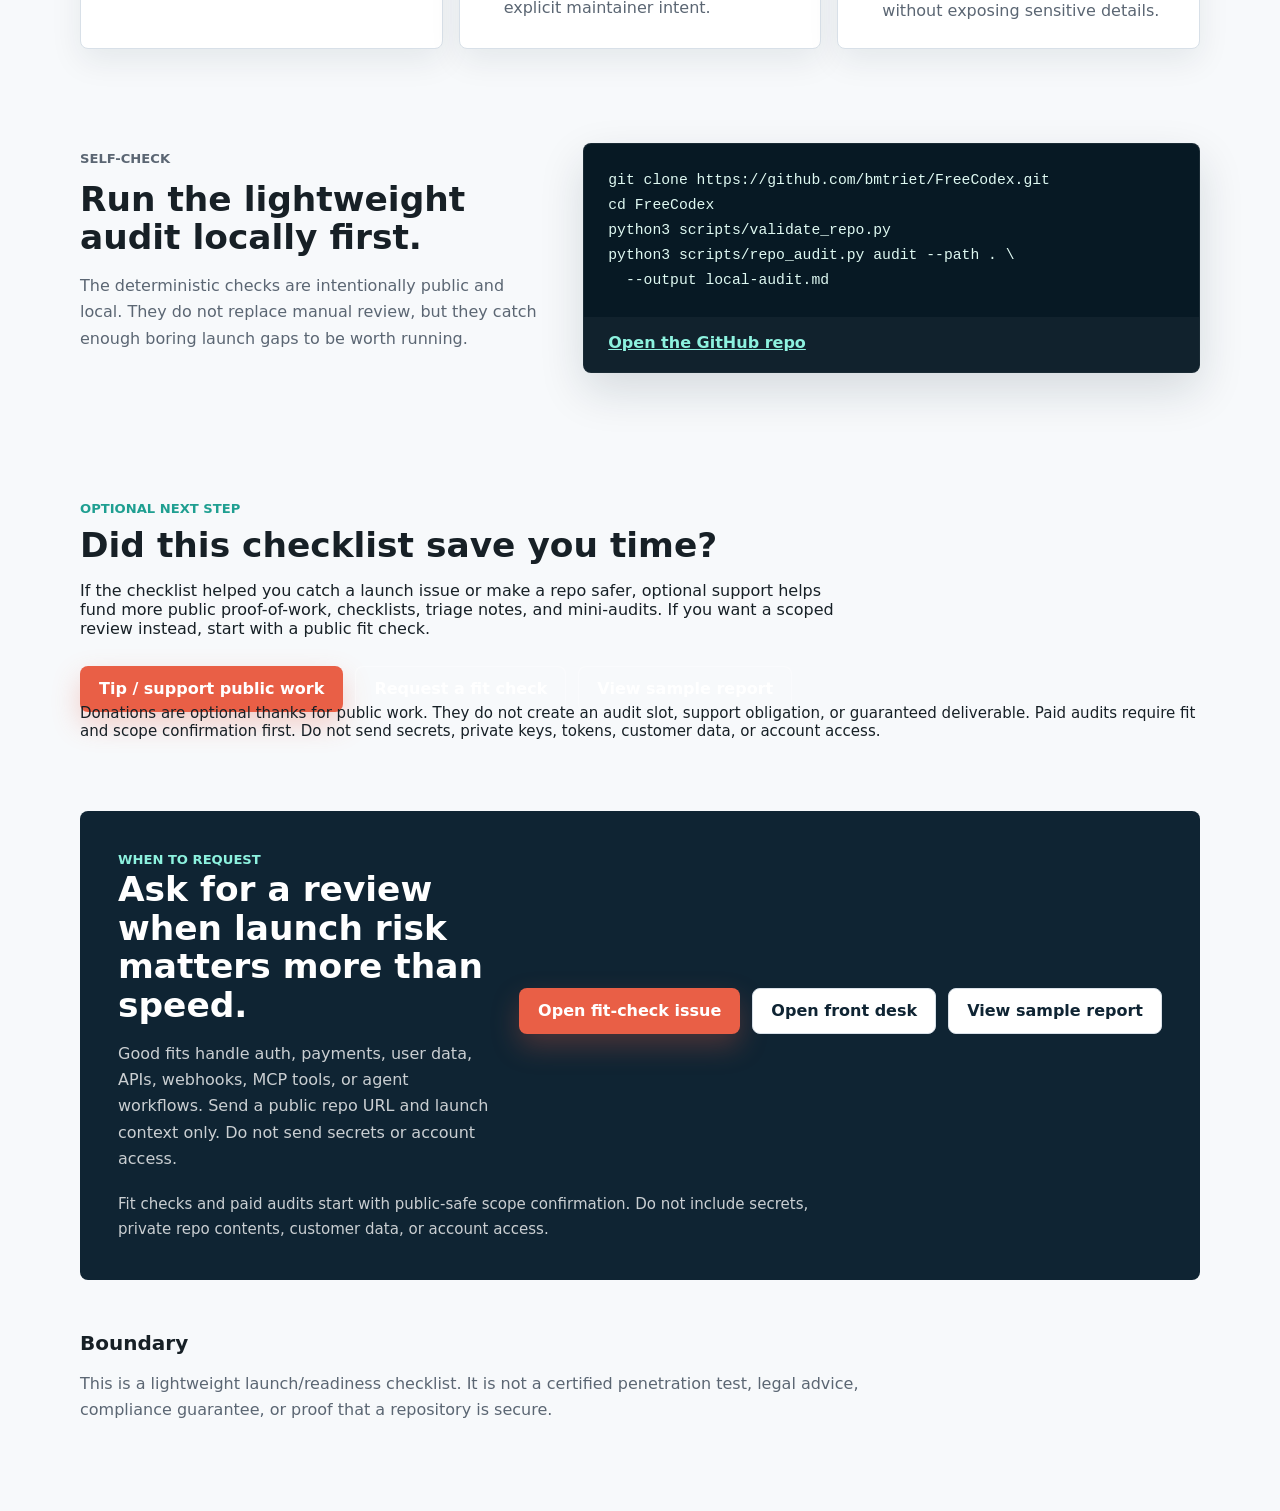
==== commit b76a1399: "Add value-after-checklist support CTA" ====
--- a/site/ai-app-launch-safety-checklist.html
+++ b/site/ai-app-launch-safety-checklist.html
@@ -135,6 +135,28 @@
         </div>
       </section>
 
+      <section class="section compact" aria-labelledby="support-title">
+        <div class="section-heading">
+          <p class="eyebrow">Optional next step</p>
+          <h2 id="support-title">Did this checklist save you time?</h2>
+          <p>
+            If the checklist helped you catch a launch issue or make a repo safer, optional
+            support helps fund more public proof-of-work, checklists, triage notes, and mini-audits.
+            If you want a scoped review instead, start with a public fit check.
+          </p>
+        </div>
+        <div class="request-actions">
+          <a class="button button-primary" href="https://ko-fi.com/freecodex">Tip / support public work</a>
+          <a class="button button-secondary" href="https://github.com/bmtriet/FreeCodex/issues/new?template=audit-fit-check.yml">Request a fit check</a>
+          <a class="button button-secondary" href="https://github.com/bmtriet/FreeCodex/blob/main/reports/samples/vibe-agent-demo-audit.md">View sample report</a>
+        </div>
+        <p class="request-note">
+          Donations are optional thanks for public work. They do not create an audit slot,
+          support obligation, or guaranteed deliverable. Paid audits require fit and scope
+          confirmation first. Do not send secrets, private keys, tokens, customer data, or account access.
+        </p>
+      </section>
+
       <section class="request" aria-labelledby="request-title">
         <div>
           <p class="eyebrow">When to request</p>
@@ -150,8 +172,8 @@
           <a class="button button-secondary" href="https://github.com/bmtriet/FreeCodex/blob/main/reports/samples/vibe-agent-demo-audit.md">View sample report</a>
         </div>
         <p class="request-note">
-          If a public PR, triage note, checklist, or mini-audit helped and you do not need scoped work,
-          optional support is available at <a href="https://ko-fi.com/freecodex">ko-fi.com/freecodex</a>.
+          Fit checks and paid audits start with public-safe scope confirmation. Do not include
+          secrets, private repo contents, customer data, or account access.
         </p>
       </section>
 
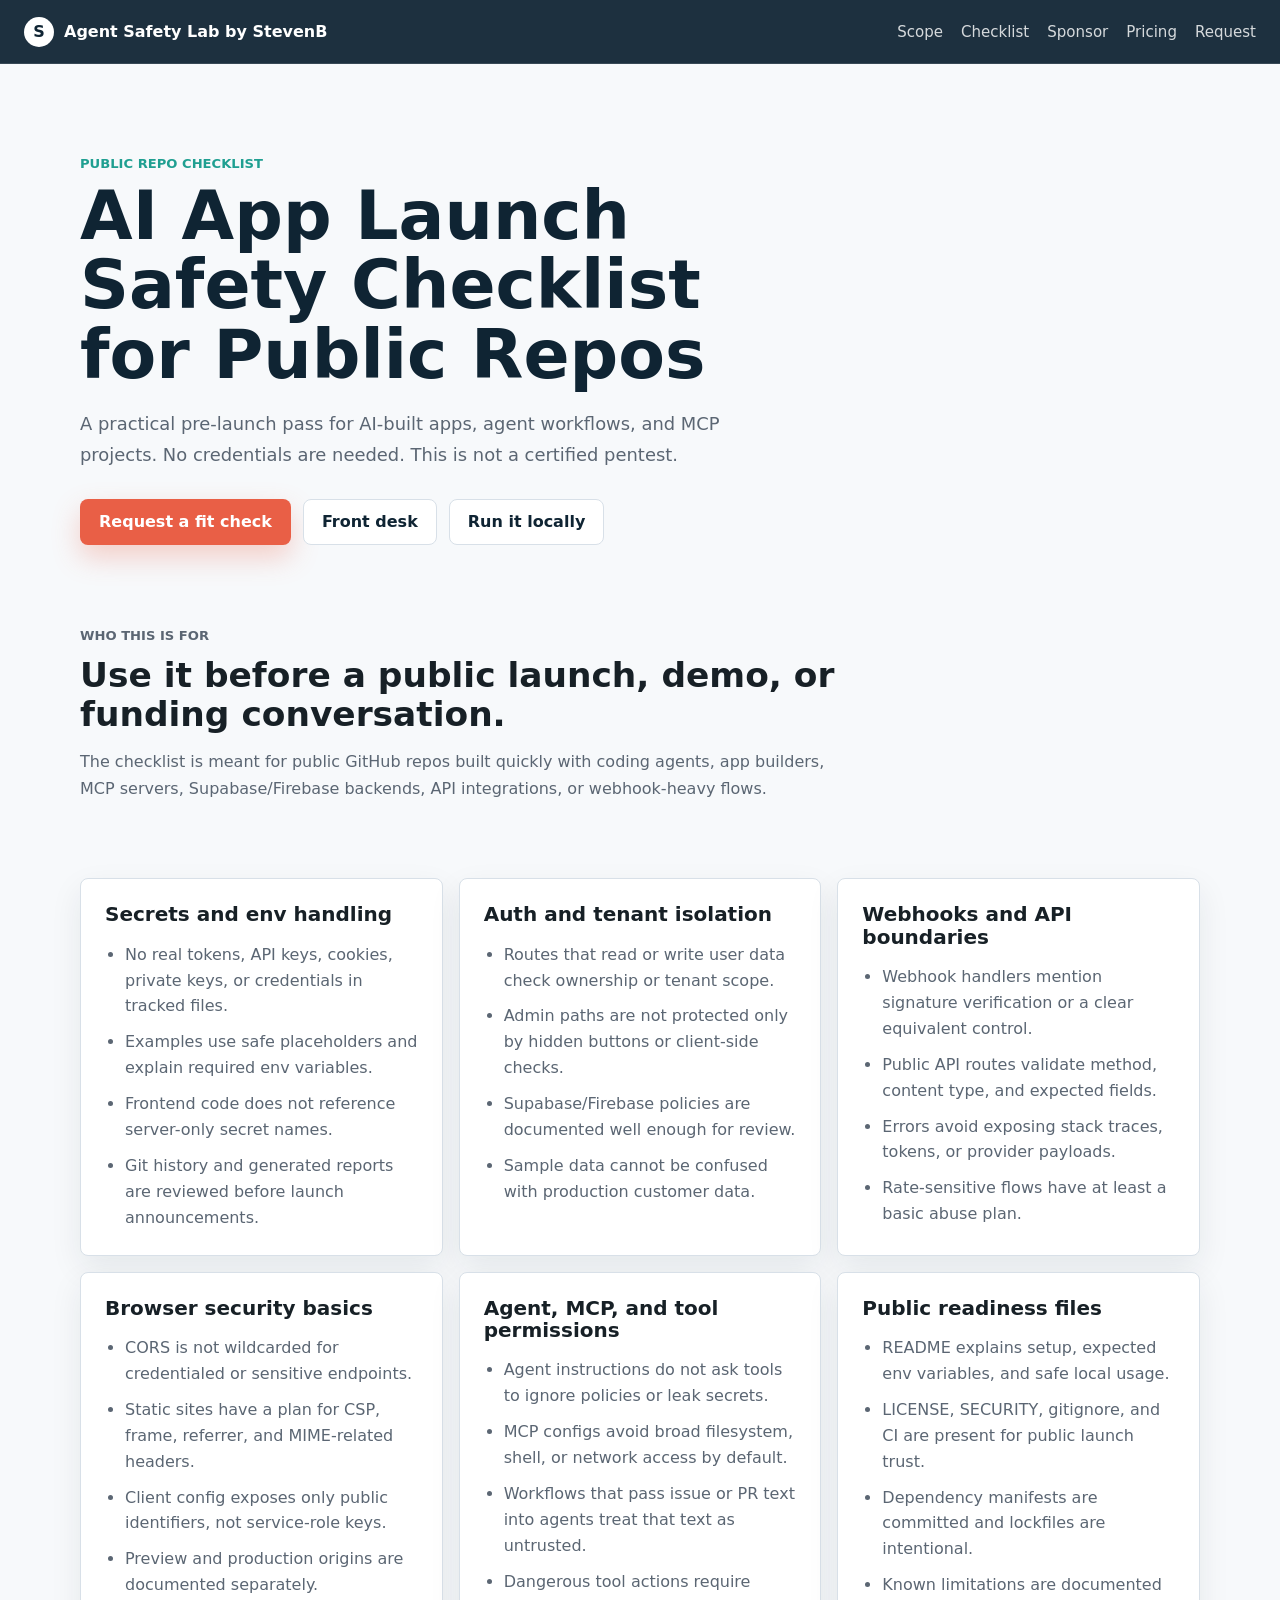
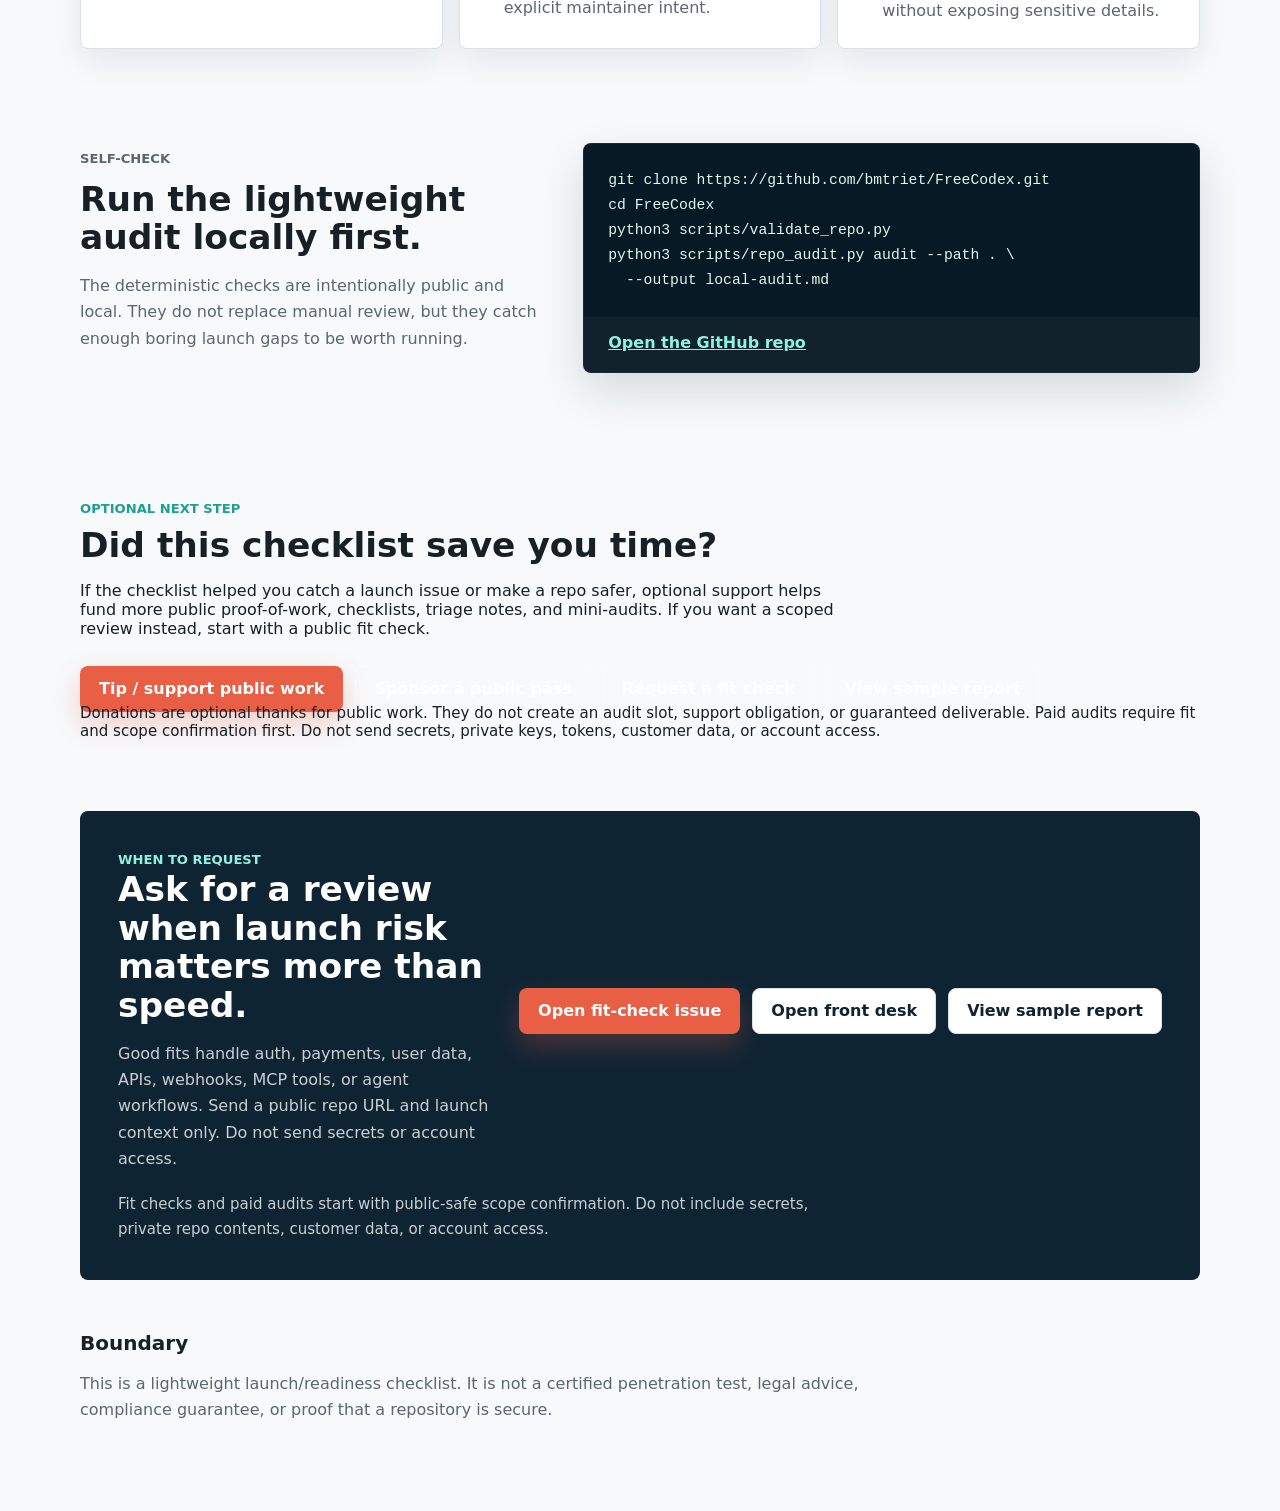
==== commit 7955ee68: "Add sponsored public pass landing page" ====
--- a/site/ai-app-launch-safety-checklist.html
+++ b/site/ai-app-launch-safety-checklist.html
@@ -23,6 +23,7 @@
       <nav class="nav" aria-label="Primary navigation">
         <a href="index.html#scope">Scope</a>
         <a href="ai-app-launch-safety-checklist.html">Checklist</a>
+        <a href="sponsor-public-safety-pass.html">Sponsor</a>
         <a href="index.html#pricing">Pricing</a>
         <a href="index.html#request">Request</a>
       </nav>
@@ -147,6 +148,7 @@
         </div>
         <div class="request-actions">
           <a class="button button-primary" href="https://ko-fi.com/freecodex">Tip / support public work</a>
+          <a class="button button-secondary" href="sponsor-public-safety-pass.html">Sponsor a public pass</a>
           <a class="button button-secondary" href="https://github.com/bmtriet/FreeCodex/issues/new?template=audit-fit-check.yml">Request a fit check</a>
           <a class="button button-secondary" href="https://github.com/bmtriet/FreeCodex/blob/main/reports/samples/vibe-agent-demo-audit.md">View sample report</a>
         </div>
